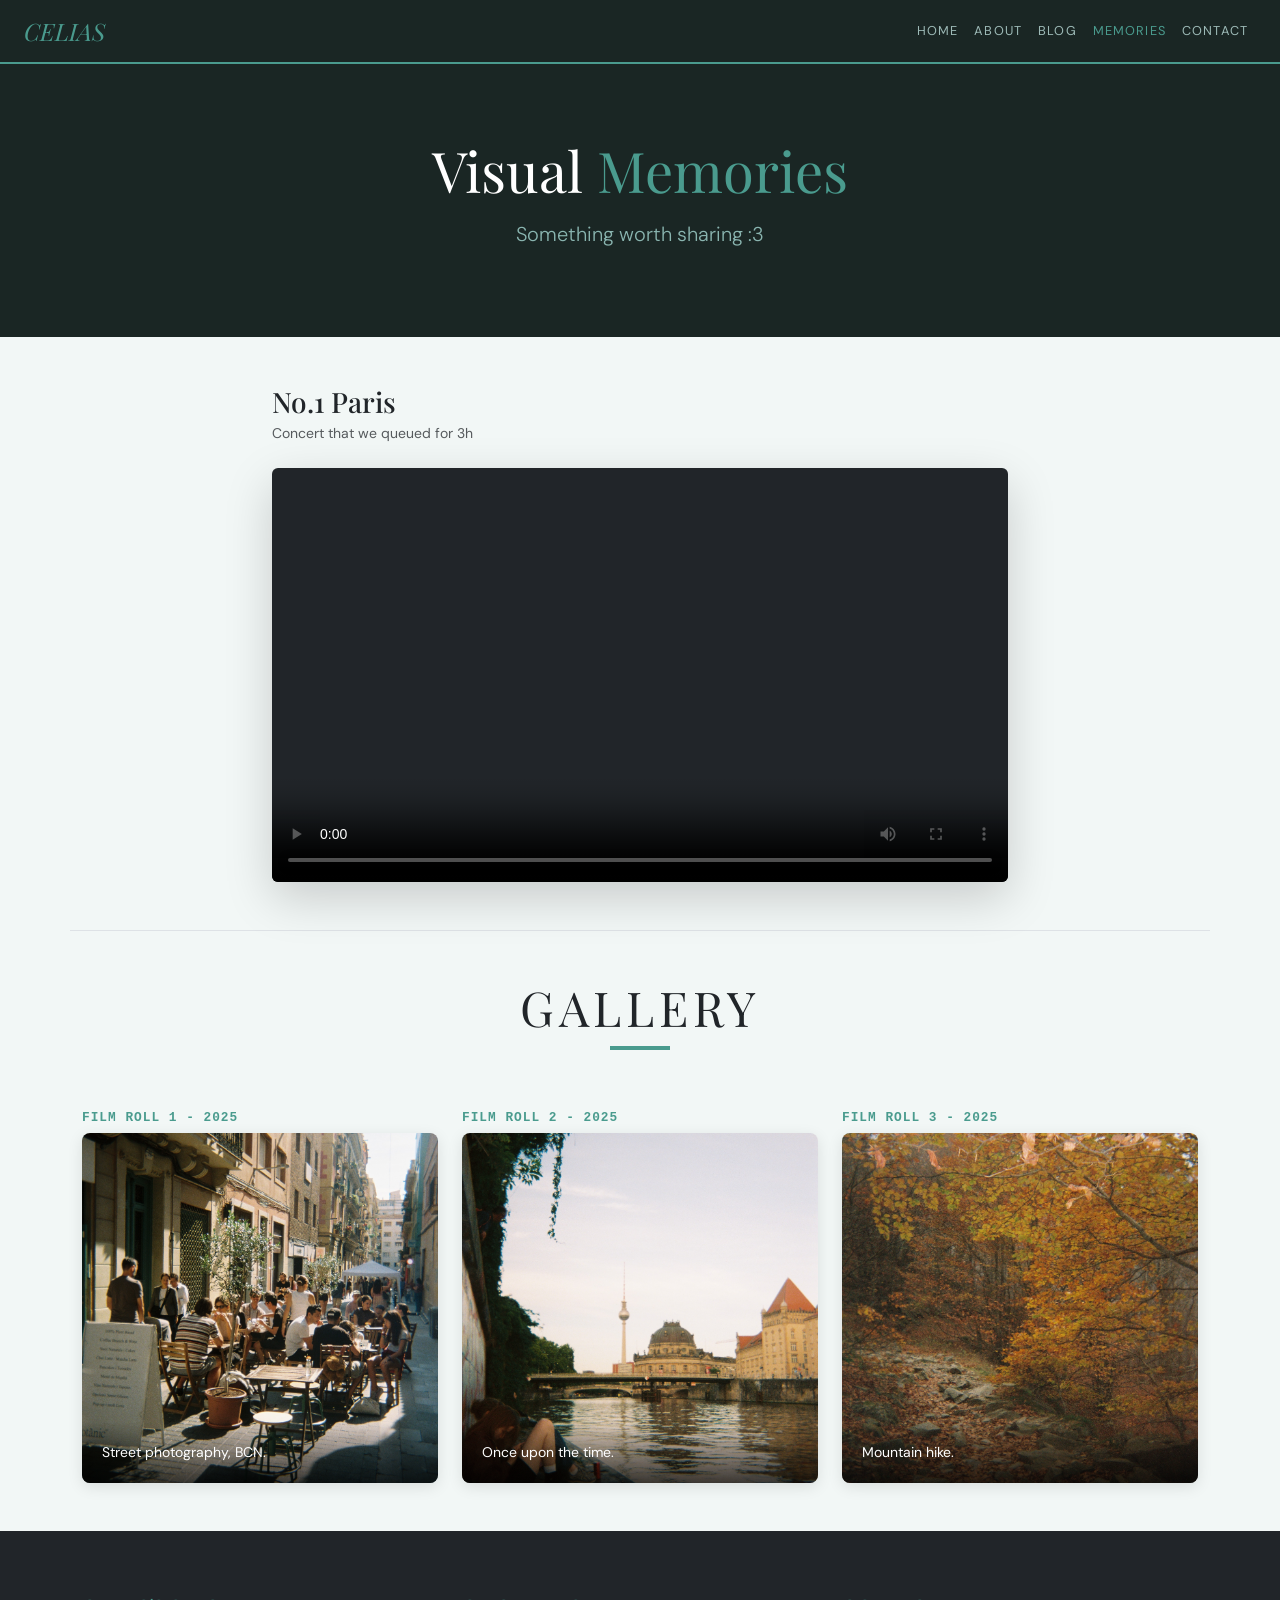
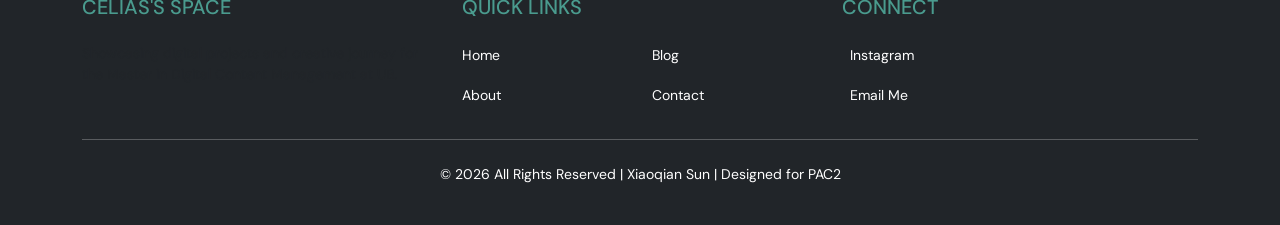
==== memories.html @ a37a7d63 "Initial commit" ====
<!DOCTYPE html>
<html lang="en">
<head>
    <meta charset="UTF-8">
    <meta name="viewport" content="width=device-width, initial-scale=1.0">
    <title>Memories | Xiaoqian Sun</title>

    <link href="https://cdn.jsdelivr.net/npm/bootstrap@5.3.0/dist/css/bootstrap.min.css" rel="stylesheet">
    <link rel="stylesheet" href="css/custom.css">
    
    <style>
        body { background-color: var(--bg); }
        
        /* 胶片日期戳 - 风格化设计 */
        .film-roll-tag {
            font-family: 'Courier New', Courier, monospace;
            font-size: 0.8rem;
            color: var(--teal);
            font-weight: bold;
            letter-spacing: 1px;
            margin-bottom: 5px;
            display: block;
        }

        /* 图片容器：保持正方形感并定位文字 */
        .memory-item {
            position: relative;
            overflow: hidden;
            border-radius: 8px;
            box-shadow: 0 4px 15px rgba(0,0,0,0.1);
            height: 350px;
        }

        .memory-img {
            width: 100%;
            height: 100%;
            object-fit: cover;
            transition: transform 0.5s ease;
        }

        /* 左下角文字覆盖层 */
        .memory-overlay {
            position: absolute;
            bottom: 0;
            left: 0;
            right: 0;
            padding: 20px;
            background: linear-gradient(transparent, rgba(0,0,0,0.7));
            color: white;
            text-align: left;
        }

        .memory-item:hover .memory-img {
            transform: scale(1.1);
        }
    </style>
</head>
<body>

    <!-- 1. 导航栏 (保持不变) -->
    <nav class="navbar navbar-expand-lg custom-nav">
        <div class="container-fluid px-4">
            <a class="navbar-brand" href="index.html">CELIAS</a>
            <button class="navbar-toggler" type="button" data-bs-toggle="collapse" data-bs-target="#mainNavbar">
                <span class="navbar-toggler-icon" style="filter: invert(1);"></span>
            </button>
            <div class="collapse navbar-collapse justify-content-end" id="mainNavbar">
                <ul class="navbar-nav">
                    <li class="nav-item"><a class="nav-link" href="index.html">Home</a></li>
                    <li class="nav-item"><a class="nav-link" href="about.html">About</a></li>
                    <li class="nav-item"><a class="nav-link" href="blog.html">Blog</a></li>
                    <li class="nav-item"><a class="nav-link active" href="memories.html">Memories</a></li>
                    <li class="nav-item"><a class="nav-link" href="contact.html">Contact</a></li>
                </ul>
            </div>
        </div>
    </nav>

    <!-- 2. 顶部 Banner (保持不变) -->
    <header class="py-5" style="background-color: var(--dark); color: #fff;">
        <div class="container text-center py-4">
            <h1 class="display-4 brand-font mb-3">Visual <span style="color: var(--teal);">Memories</span></h1>
            <p class="lead" style="color: #8ab5b0;">Something worth sharing :3</p>
        </div>
    </header>

    <main class="container mt-5">
        
        <!-- 3. 视频区块 -->
        <div class="row justify-content-center mb-5 pb-5 border-bottom">
            <div class="col-lg-8">
                <h3 class="brand-font mb-1">No.1 Paris</h3>
                <p class="text-muted small mb-4">Concert that we queued for 3h</p>
                
                <!-- 嵌入区：你可以把下方的 blockquote 替换成 Instagram 的 Embed Code -->
                <!-- 本地视频播放器 -->
<div class="ratio ratio-16x9 shadow-lg rounded overflow-hidden bg-dark">
    <video controls poster="media/video-placeholder.jpg">
        <source src="media/paris-concert.mp4" type="video/mp4">
        Your browser does not support the video tag.
    </video>
</div>
                            </div>
                        </div>
                    </div>
                </div>
            </div>
        </div>

        <!-- 4. Gallery 标题 -->
        <div class="row mb-5">
            <div class="col-12">
                <h2 class="display-5 brand-font text-center" style="letter-spacing: 5px;">GALLERY</h2>
                <hr style="width: 60px; margin: 10px auto; border: 2px solid var(--teal); opacity: 1;">
            </div>
        </div>

        <!-- 5. 照片网格 (带日期戳和左下角文字) -->
        <div class="row g-4">
            
            <!-- Block 1 -->
            <div class="col-md-4">
                <span class="film-roll-tag">FILM ROLL 1 - 2025</span>
                <div class="memory-item">
                    <img src="media/photo1.jpg" class="memory-img" alt="Memory">
                    <div class="memory-overlay">
                        <p class="m-0 small">Street photography, BCN.</p>
                    </div>
                </div>
            </div>

            <!-- Block 2 -->
            <div class="col-md-4">
                <span class="film-roll-tag">FILM ROLL 2 - 2025</span>
                <div class="memory-item">
                    <img src="media/photo2.jpg" class="memory-img" alt="Memory">
                    <div class="memory-overlay">
                        <p class="m-0 small">Once upon the time.</p>
                    </div>
                </div>
            </div>

            <!-- Block 3 -->
            <div class="col-md-4">
                <span class="film-roll-tag">FILM ROLL 3 - 2025</span>
                <div class="memory-item">
                    <img src="media/photo3.jpg" class="memory-img" alt="Memory">
                    <div class="memory-overlay">
                        <p class="m-0 small">Mountain hike.</p>
                    </div>
                </div>
            </div>

        </div>
    </main>

   <footer class="bg-dark text-white pt-5 pb-4 mt-5">
    <div class="container text-center text-md-start">
        <div class="row">
            <!-- 1. 品牌介绍 -->
            <div class="col-md-4 mt-3">
                <h5 class="text-uppercase mb-4 font-weight-bold" style="color: var(--teal);">CELIAS'S SPACE</h5>
                <p class="small text-muted">Showcasing digital projects and creative journey for the Master in Digital Content Management at UB.</p>
            </div>

            <!-- 2. 快速跳转 (两列变多列感) -->
            <div class="col-md-4 mt-3">
                <h5 class="text-uppercase mb-4 font-weight-bold" style="color: var(--teal);">Quick Links</h5>
                <div class="row">
                    <div class="col-6">
                        <p><a href="index.html" class="text-white text-decoration-none small">Home</a></p>
                        <p><a href="about.html" class="text-white text-decoration-none small">About</a></p>
                    </div>
                    <div class="col-6">
                        <p><a href="blog.html" class="text-white text-decoration-none small">Blog</a></p>
                        <p><a href="contact.html" class="text-white text-decoration-none small">Contact</a></p>
                    </div>
                </div>
            </div>

            <!-- 3. 社交链接 -->
            <div class="col-md-4 mt-3">
                <h5 class="text-uppercase mb-4 font-weight-bold" style="color: var(--teal);">Connect</h5>
                <p><a href="https://instagram.com/你的账号" target="_blank" class="text-white text-decoration-none small">
                    <i class="fab fa-instagram me-2"></i>Instagram
                </a></p>
                <p><a href="mailto:你的邮箱" class="text-white text-decoration-none small">
                    <i class="fas fa-envelope me-2"></i>Email Me
                </a></p>
            </div>
        </div>
        <hr class="mb-4" style="background-color: #555;">
        <p class="text-center small">© 2026 All Rights Reserved | Xiaoqian Sun | Designed for PAC2</p>
    </div>
</footer>

    <script src="https://cdn.jsdelivr.net/npm/bootstrap@5.3.0/dist/js/bootstrap.bundle.min.js"></script>
</body>
</html>
---- css/custom.css ----
@import url('https://fonts.googleapis.com/css2?family=Playfair+Display:ital,wght@0,700;1,400&family=DM+Sans:wght@300;400;500&display=swap');


:root {
  --teal: #4a9b8e;
  --teal-lt: #b8ddd9;
  --teal-dk: #2d6b61;
  --dark: #1a2624;
  --muted: #637370;
  --bg: #f2f7f6;
}

body {
  font-family: 'DM Sans', sans-serif;
  background-color: var(--bg);
}

h1, h2, h3, .brand-font {
  font-family: 'Playfair Display', serif;
}


.custom-nav {
  background-color: var(--dark);
  border-bottom: 2px solid var(--teal);
}
.custom-nav .navbar-brand {
  font-family: 'Playfair Display', serif;
  font-style: italic;
  font-size: 1.5rem;
  color: var(--teal) !important;
}
.custom-nav .nav-link {
  color: #9dbab7 !important;
  font-size: 0.8rem;
  letter-spacing: 0.09em;
  text-transform: uppercase;
}
.custom-nav .nav-link.active, .custom-nav .nav-link:hover {
  color: var(--teal) !important;
}


.btn-teal {
  background-color: var(--teal);
  color: #fff;
  border-radius: 20px;
  padding: 8px 20px;
  border: none;
}
.btn-teal:hover {
  background-color: var(--teal-dk);
  color: #fff;
}
.btn-outline-teal {
  border: 1.5px solid var(--teal);
  color: var(--teal);
  border-radius: 20px;
  padding: 8px 20px;
  background: transparent;
}
.btn-outline-teal:hover {
  background-color: var(--teal);
  color: #fff;
}

.img-placeholder {
  background-color: var(--teal-lt);
  color: var(--teal-dk);
  display: flex;
  align-items: center;
  justify-content: center;
  min-height: 200px;
  border-radius: 8px;
}
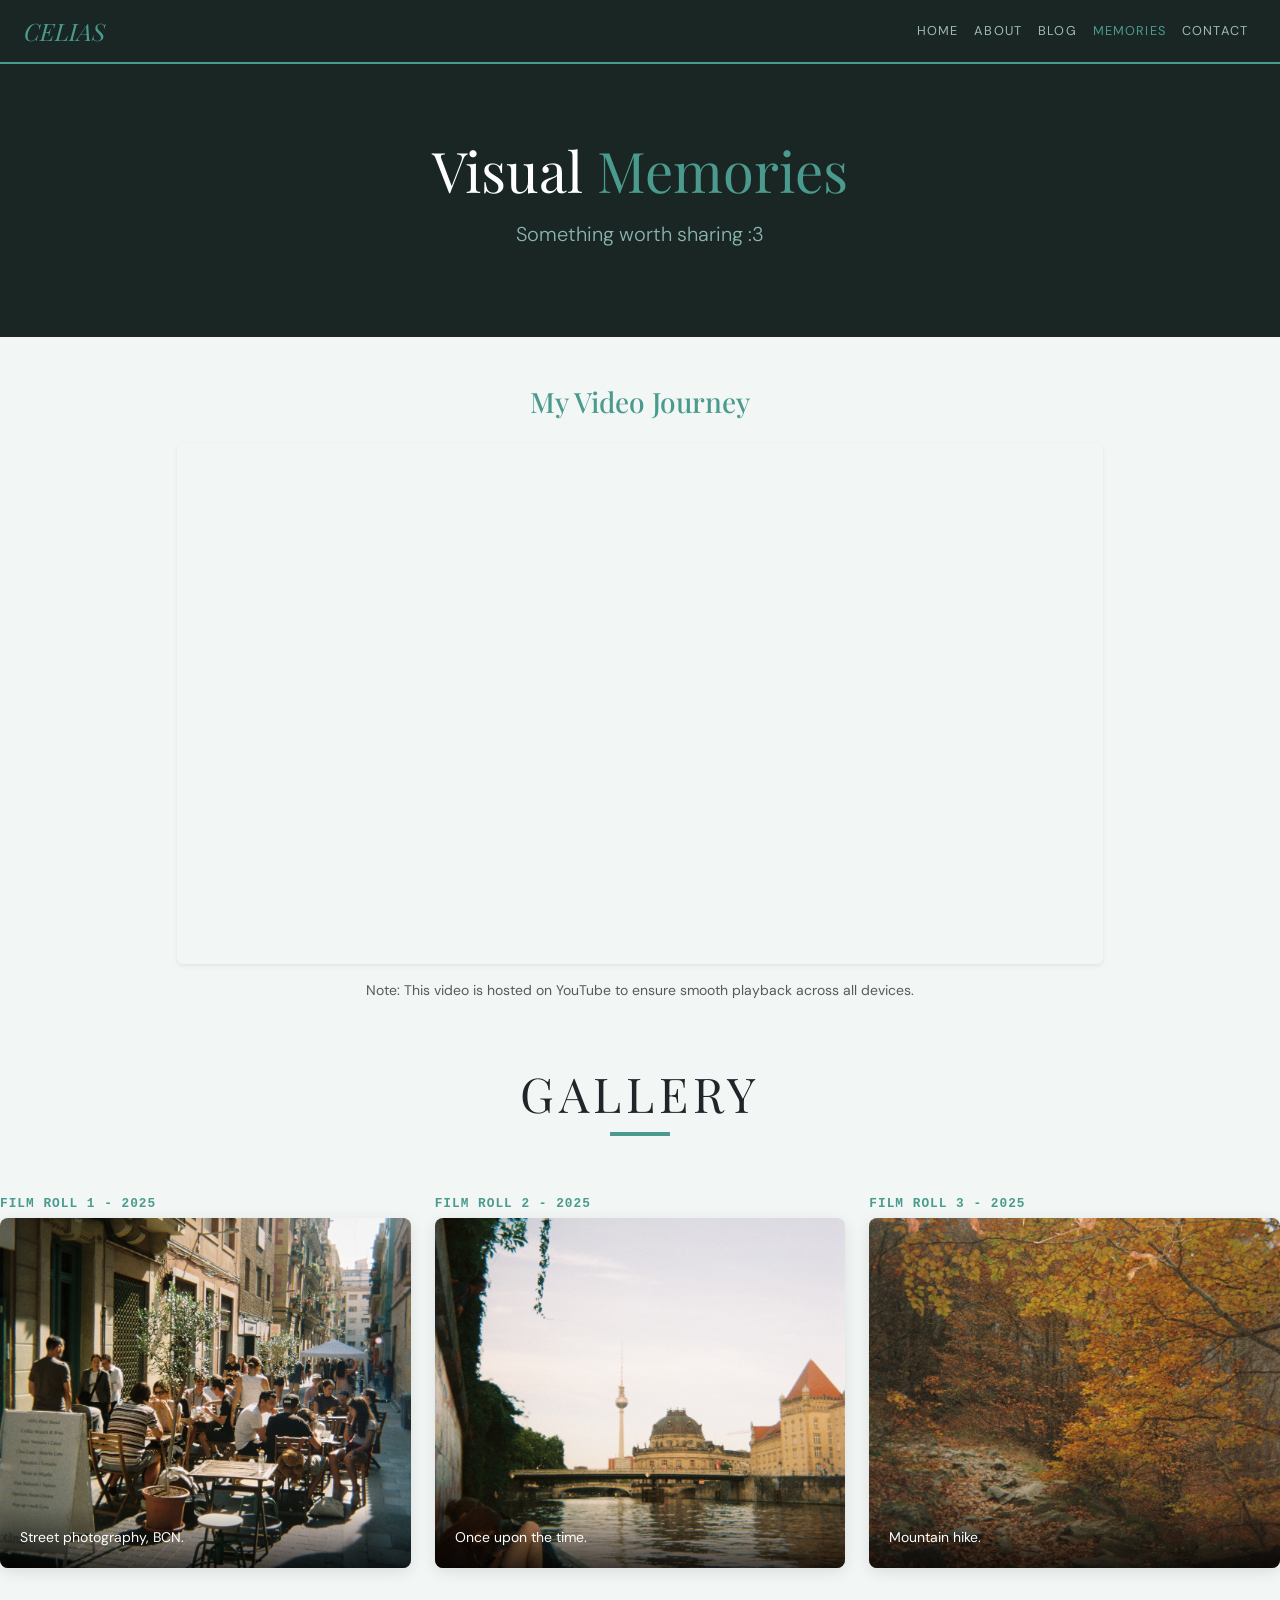
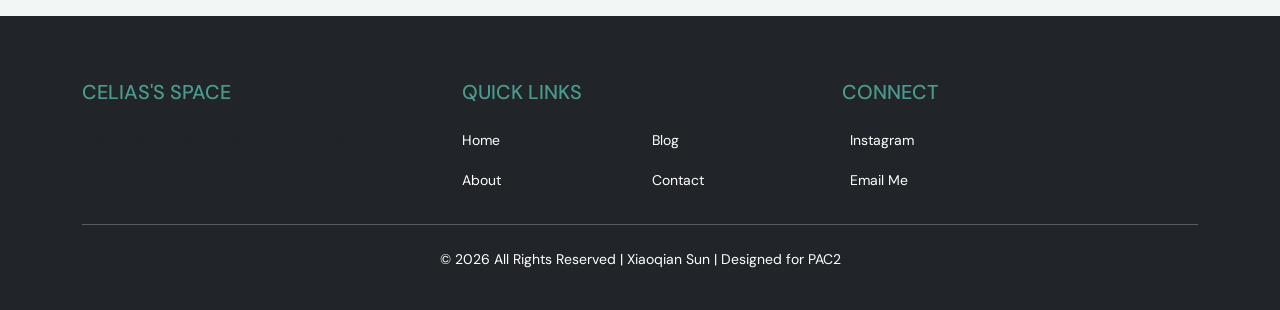
==== commit 84ab6821: "Update memories.html" ====
--- a/memories.html
+++ b/memories.html
@@ -84,28 +84,32 @@
         </div>
     </header>
 
-    <main class="container mt-5">
-        
-        <!-- 3. 视频区块 -->
-        <div class="row justify-content-center mb-5 pb-5 border-bottom">
-            <div class="col-lg-8">
-                <h3 class="brand-font mb-1">No.1 Paris</h3>
-                <p class="text-muted small mb-4">Concert that we queued for 3h</p>
-                
-                <!-- 嵌入区：你可以把下方的 blockquote 替换成 Instagram 的 Embed Code -->
-                <!-- 本地视频播放器 -->
-<div class="ratio ratio-16x9 shadow-lg rounded overflow-hidden bg-dark">
-    <video controls poster="media/video-placeholder.jpg">
-        <source src="media/paris-concert.mp4" type="video/mp4">
-        Your browser does not support the video tag.
-    </video>
+  <!-- 视频展示区域 -->
+<div class="container my-5">
+    <div class="row justify-content-center">
+        <div class="col-lg-10"> <!-- 控制视频在电脑端的最大宽度 -->
+            
+            <h3 class="text-center mb-4" style="color: var(--teal);">My Video Journey</h3>
+            
+            <!-- 响应式视频容器 (16:9 比例) -->
+            <div class="ratio ratio-16x9 shadow-sm rounded">
+                <iframe 
+                    src="https://www.youtube.com/embed/EH-m7Ta9yWI?si=PW-q4EUYnb5Wfe7q" 
+                    title="YouTube video player" 
+                    frameborder="0" 
+                    allow="accelerometer; autoplay; clipboard-write; encrypted-media; gyroscope; picture-in-picture; web-share" 
+                    referrerpolicy="strict-origin-when-cross-origin" 
+                    allowfullscreen>
+                </iframe>
+            </div>
+            
+            <p class="text-muted mt-3 small text-center">
+                Note: This video is hosted on YouTube to ensure smooth playback across all devices.
+            </p>
+            
+        </div>
+    </div>
 </div>
-                            </div>
-                        </div>
-                    </div>
-                </div>
-            </div>
-        </div>
 
         <!-- 4. Gallery 标题 -->
         <div class="row mb-5">
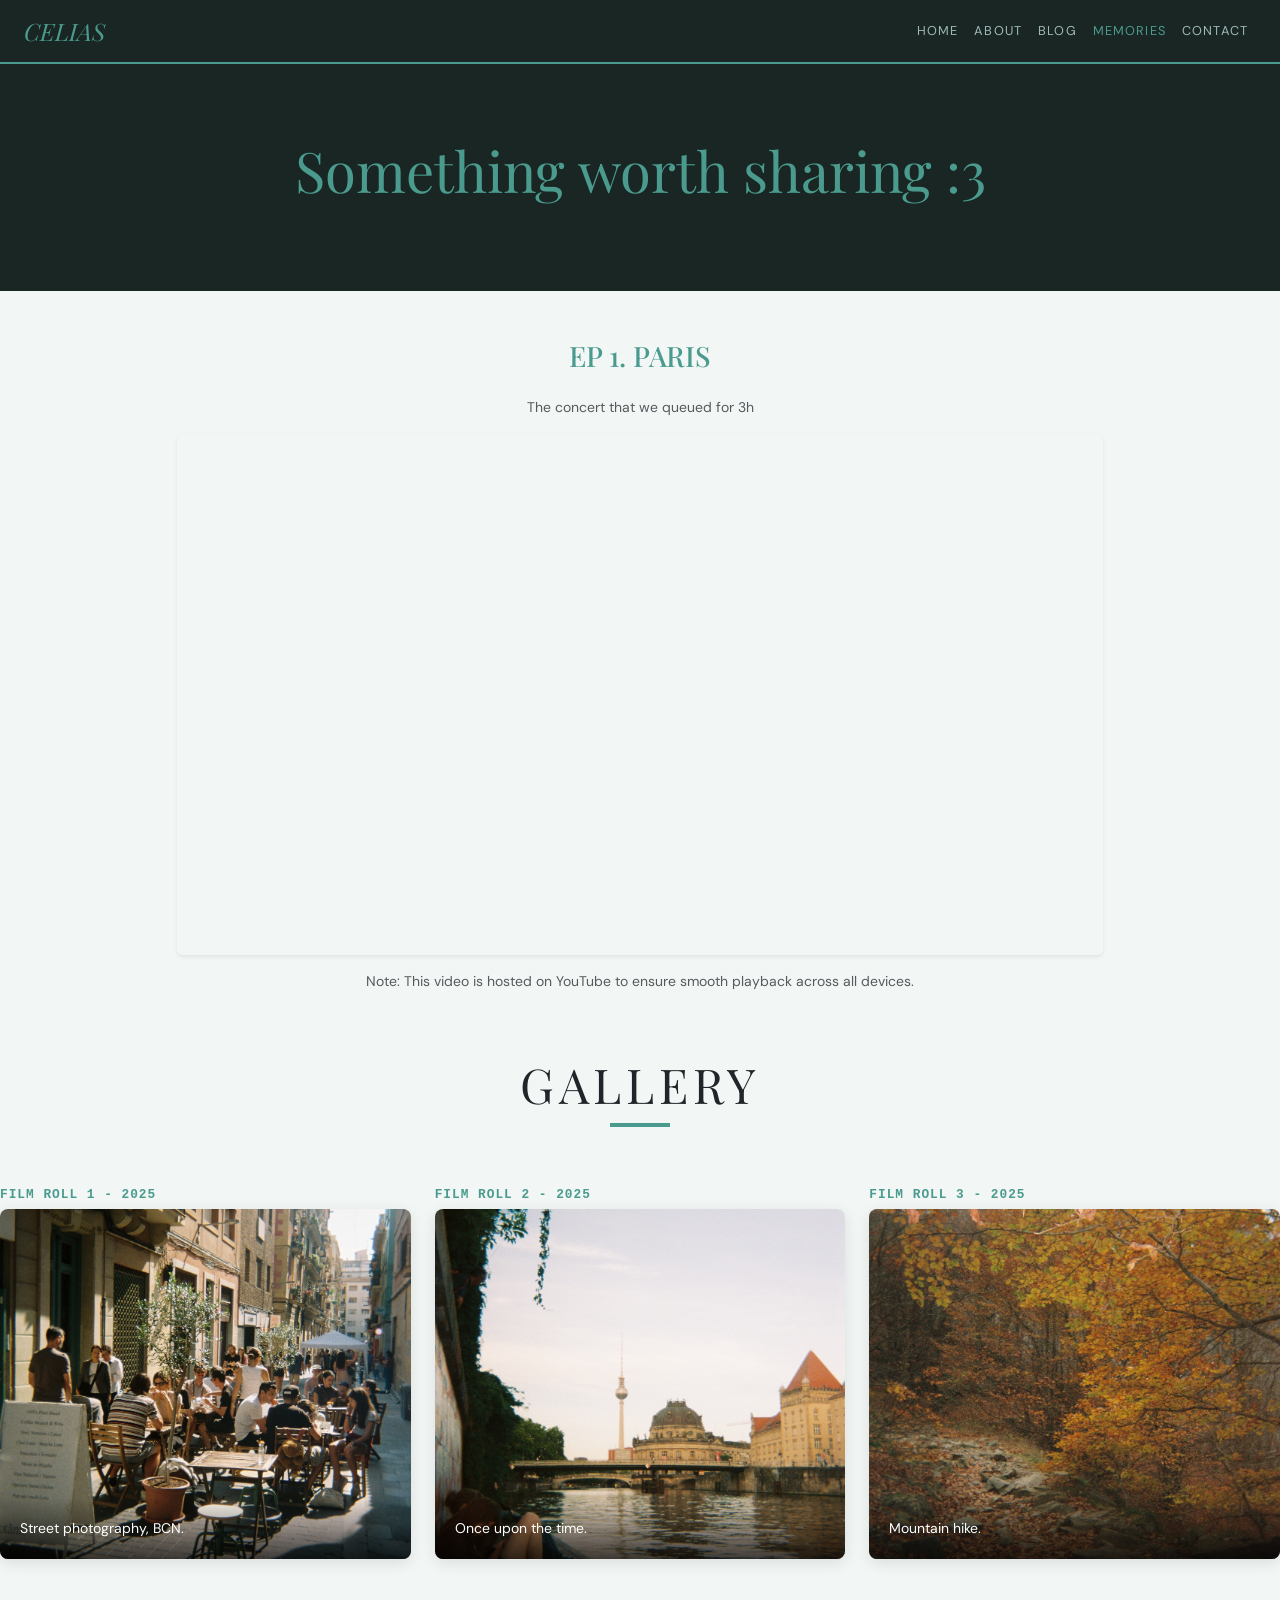
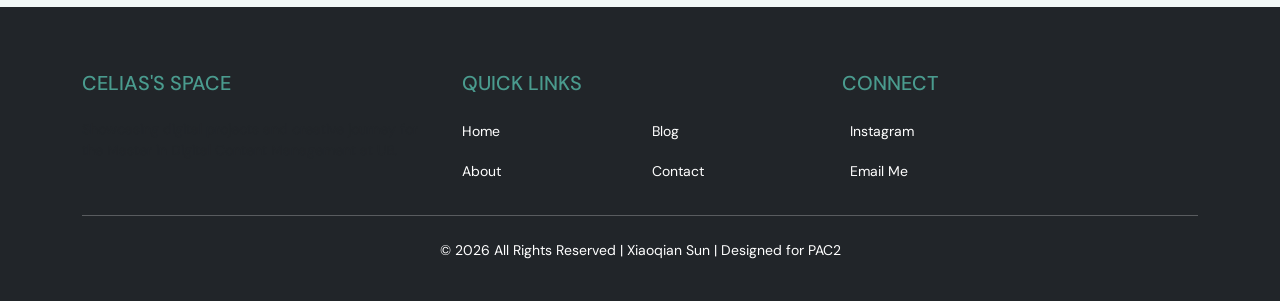
==== commit ea575b0d: "update changes" ====
--- a/memories.html
+++ b/memories.html
@@ -79,8 +79,8 @@
     <!-- 2. 顶部 Banner (保持不变) -->
     <header class="py-5" style="background-color: var(--dark); color: #fff;">
         <div class="container text-center py-4">
-            <h1 class="display-4 brand-font mb-3">Visual <span style="color: var(--teal);">Memories</span></h1>
-            <p class="lead" style="color: #8ab5b0;">Something worth sharing :3</p>
+            <h1 class="display-4 brand-font mb-3"> <span style="color: var(--teal);">Something worth sharing :3</span></h1>
+    
         </div>
     </header>
 
@@ -89,7 +89,10 @@
     <div class="row justify-content-center">
         <div class="col-lg-10"> <!-- 控制视频在电脑端的最大宽度 -->
             
-            <h3 class="text-center mb-4" style="color: var(--teal);">My Video Journey</h3>
+            <h3 class="text-center mb-4" style="color: var(--teal);">EP 1. PARIS</h3>
+            <p class="text-muted mt-3 small text-center">The concert that we queued for 3h
+            </p>
+    
             
             <!-- 响应式视频容器 (16:9 比例) -->
             <div class="ratio ratio-16x9 shadow-sm rounded">
